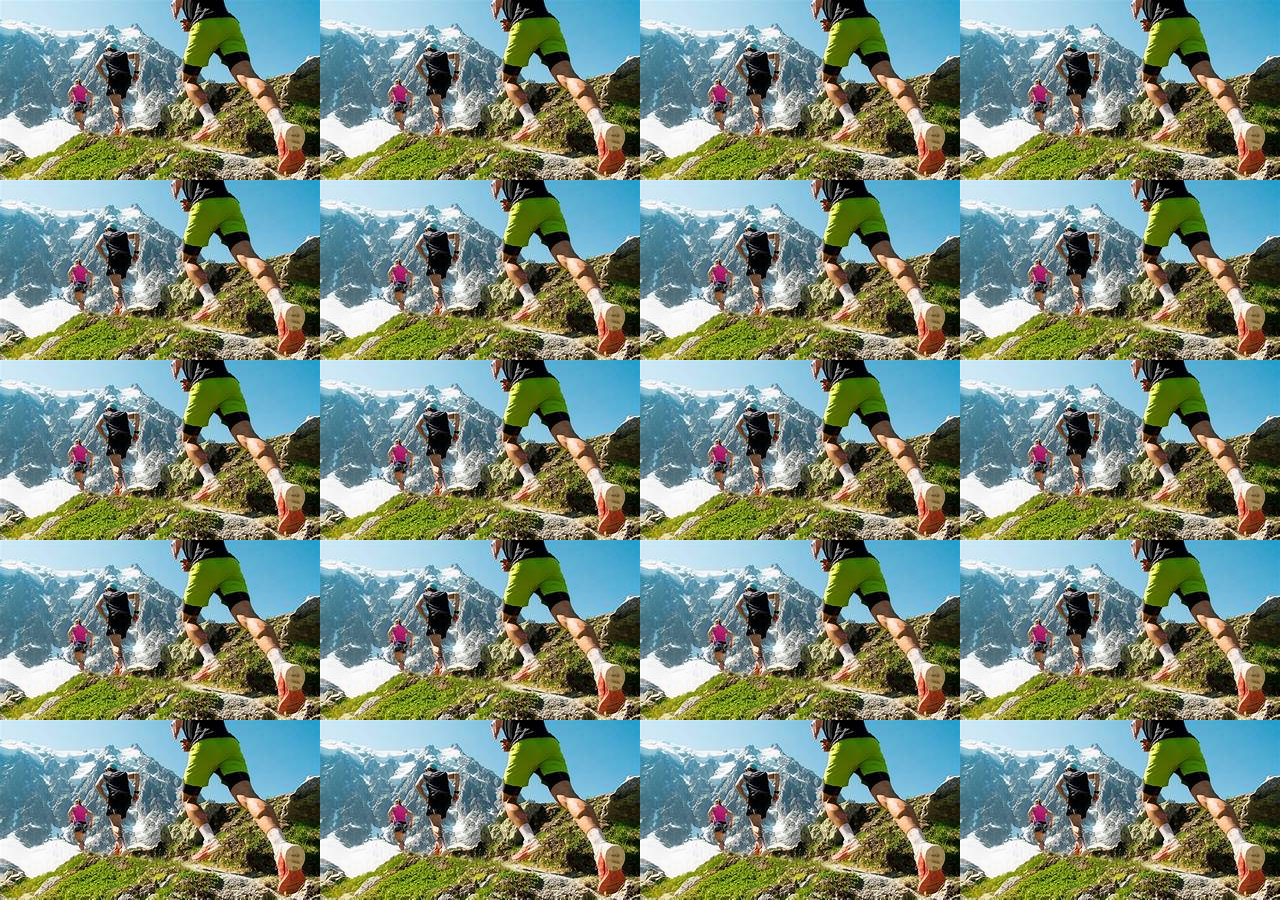
==== index.html @ 4514b8a8 "Segunda Entrega" ====
<!DOCTYPE html>
<html lang="en">
<head>
    <meta charset="UTF-8">
    <meta name="viewport" content="width=device-width, initial-scale=1.0">
    <link rel="stylesheet" href="./css/style.css">
    <title>Clase 1</title>
</head>
<body>
    <script>
        //probando java script
    </script>

    <script src="./inscripcionUsuario.js"></script>
</body>
</html>
---- css/style.css ----
body {
    background-image: url(../img/fondo.jpg);
}
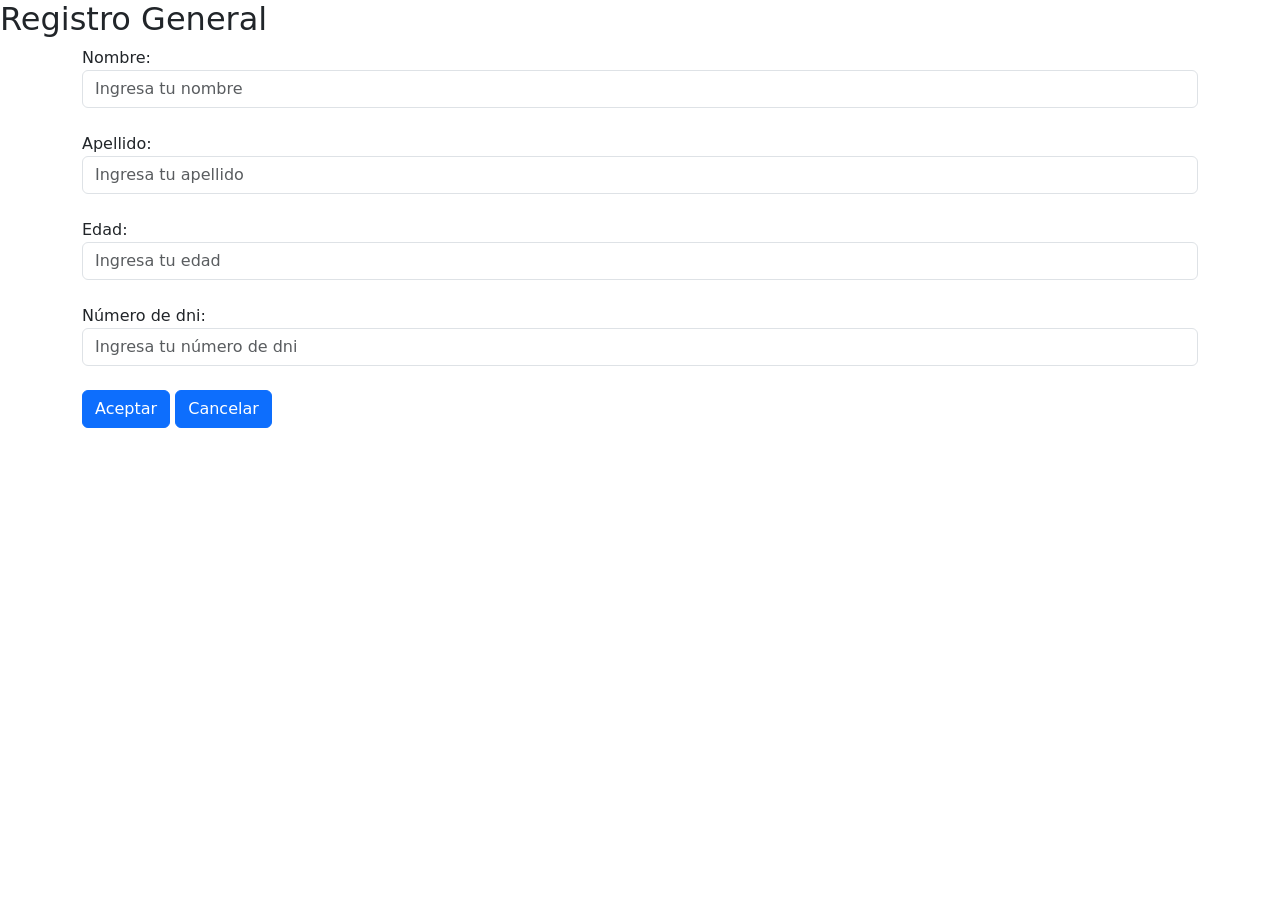
==== commit a00c72eb: "Tercer Preentrega" ====
--- a/index.html
+++ b/index.html
@@ -3,14 +3,77 @@
 <head>
     <meta charset="UTF-8">
     <meta name="viewport" content="width=device-width, initial-scale=1.0">
-    <link rel="stylesheet" href="./css/style.css">
-    <title>Clase 1</title>
+    <link href="https://cdn.jsdelivr.net/npm/bootstrap@5.3.2/dist/css/bootstrap.min.css" rel="stylesheet"
+        integrity="sha384-T3c6CoIi6uLrA9TneNEoa7RxnatzjcDSCmG1MXxSR1GAsXEV/Dwwykc2MPK8M2HN" crossorigin="anonymous">
+    <!-- <link rel="stylesheet" href="./css/style.css"> -->
+    <title>CARRERAS DE TRAIL</title>
 </head>
 <body>
+    <!-- <h1 id="mi-header" class="text-center run">CARRERAS DE TRAIL</h1>
+    <h1 id="mi-header2" class="text-center run">Formulario de Inscrpción</h1> -->
+
+    <section class="registro-formulario">
+
+        <h2>Registro General</h2>
+
+        <div class="contenedor-general">
+    
+            <div class="container">
+                <form class="form-group">
+    
+                    <label for="nombreCompetidor">Nombre:</label>
+                    <input type="text" class="form-control" id="nombreCompetidor" name="nombreCompetidor"
+                        placeholder="Ingresa tu nombre">
+    
+                    <p class="mb-4"></p>
+    
+                    <label for="apellidoCompetidor">Apellido:</label>
+                    <input type="text" class="form-control" id="apellidoCompetidor" name="apellidoCompetidor"
+                        placeholder="Ingresa tu apellido">
+    
+                    <p class="mb-4"></p>
+    
+                    <label for="edadCompetidor">Edad:</label>
+                    <input type="number" class="form-control" id="edadCompetidor" name="edadCompetidor"
+                        placeholder="Ingresa tu edad">
+    
+                    <p class="mb-4"></p>
+    
+                    <label for="dniCompetidor">Número de dni:</label>
+                    <input type="number" class="form-control" id="dniCompetidor" placeholder="Ingresa tu número de dni">
+    
+    
+                    <p class="mb-4"></p>
+                    <button type="button" class="btn btn-primary" onclick="cargarUsuario()">Aceptar</button>
+                    <button type="submit" class="btn btn-primary">Cancelar</button>
+    
+                </form>
+            </div>
+        </div>
+    </section>
+    <div id="infoRun">
+        <!-- <table class="table table-dark">
+            <thead class="thead-dark">
+                <tr id="trId">
+                    <th>Nombre</th>
+                    <th>Apellido</th>
+                    <th>Edad</th>
+                    <th>DNI</th>
+                </tr>
+            </thead>
+            <tbody id="items" class="table-striped"></tbody>
+            <tfoot>
+                <tr>
+                    <th id="total"></th>
+                </tr>
+            </tfoot>
+        </table> -->
+    </div>
     <script>
-        //probando java script
+        // probando java script
     </script>
 
-    <script src="./inscripcionUsuario.js"></script>
+    <script src="./formulario.js"></script>
+    
 </body>
 </html>
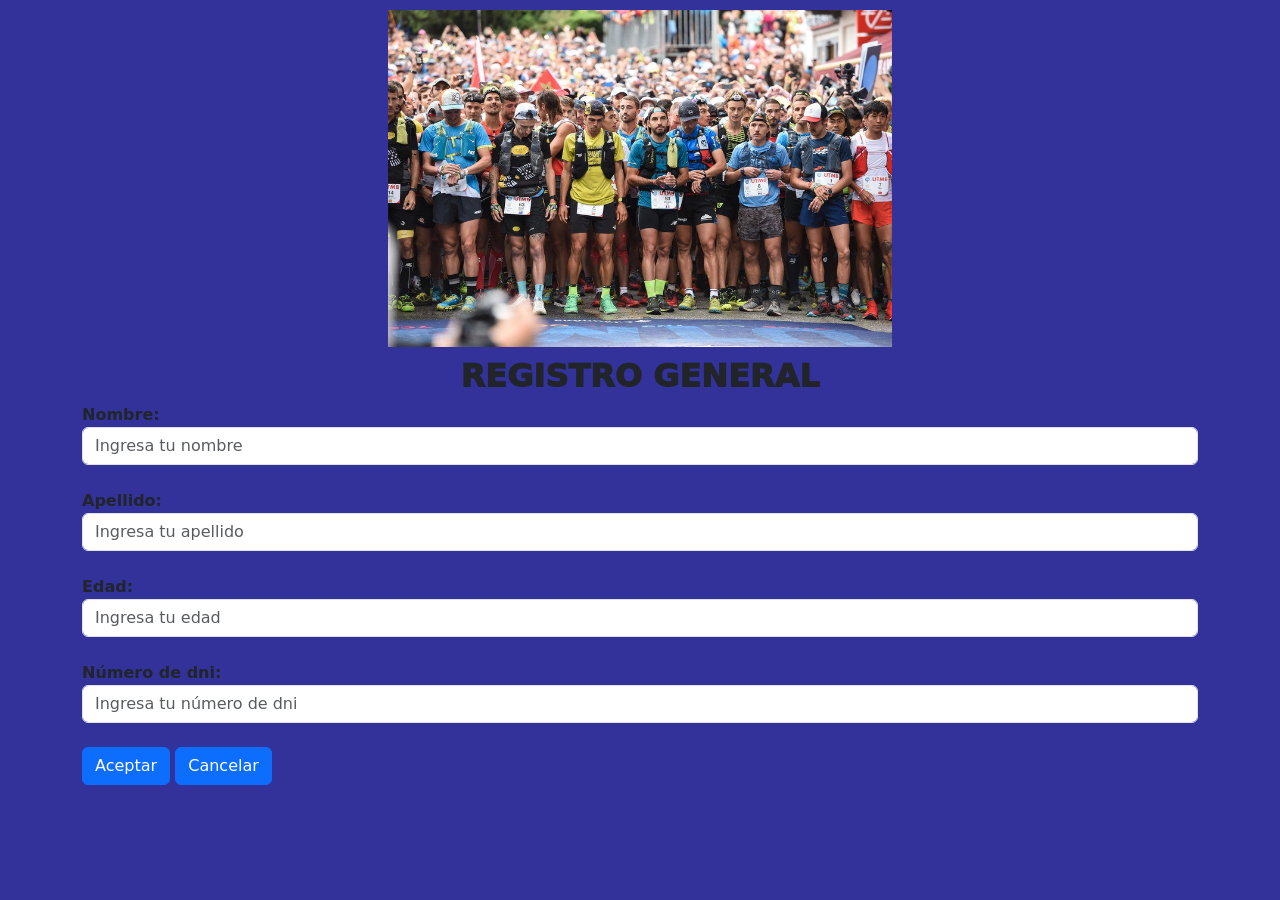
==== commit 3380b78d: "Final Trabajo Parcial" ====
--- a/index.html
+++ b/index.html
@@ -5,16 +5,19 @@
     <meta name="viewport" content="width=device-width, initial-scale=1.0">
     <link href="https://cdn.jsdelivr.net/npm/bootstrap@5.3.2/dist/css/bootstrap.min.css" rel="stylesheet"
         integrity="sha384-T3c6CoIi6uLrA9TneNEoa7RxnatzjcDSCmG1MXxSR1GAsXEV/Dwwykc2MPK8M2HN" crossorigin="anonymous">
-    <!-- <link rel="stylesheet" href="./css/style.css"> -->
+    <link rel="stylesheet" href="./css/style.css">
     <title>CARRERAS DE TRAIL</title>
 </head>
+
 <body>
-    <!-- <h1 id="mi-header" class="text-center run">CARRERAS DE TRAIL</h1>
-    <h1 id="mi-header2" class="text-center run">Formulario de Inscrpción</h1> -->
+
+    <div class="ilustracionprincipal">
+        <img src="./img/fondo.jpg" alt="Imagen de fondo">
+    </div>
 
     <section class="registro-formulario">
 
-        <h2>Registro General</h2>
+        <h2>REGISTRO GENERAL</h2>
 
         <div class="contenedor-general">
     
--- a/css/style.css
+++ b/css/style.css
@@ -1,5 +1,25 @@
 
 
 body {
-    background-image: url(../img/fondo.jpg);
+    background-color: rgb(50, 50, 154);
+    
+}
+
+div.ilustracionprincipal {
+    text-align: center;
+    padding: 10px;
+}
+
+img {
+    width: 40%;
+    height:40%;
+}
+
+section h2 {
+    text-align: center;
+    font-weight: 1000;
+}
+
+section label {
+    font-weight: 800;
 }
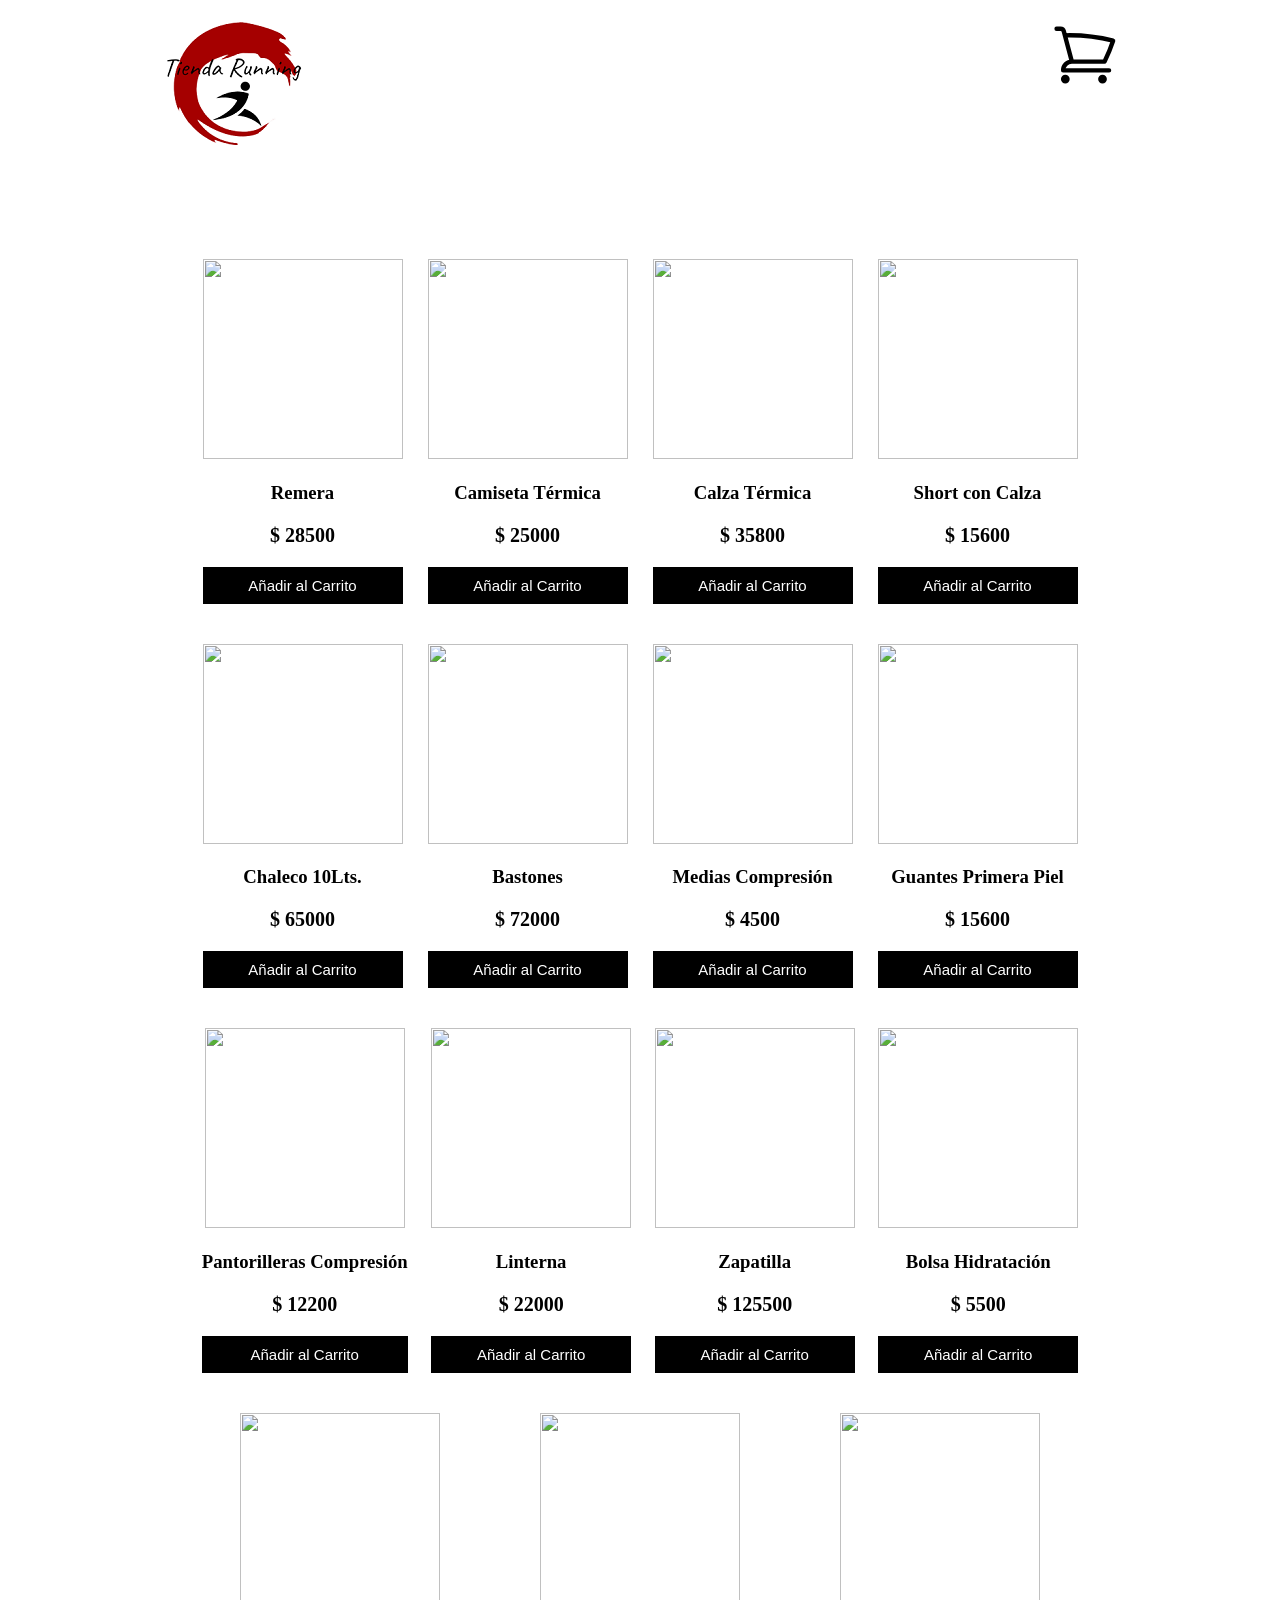
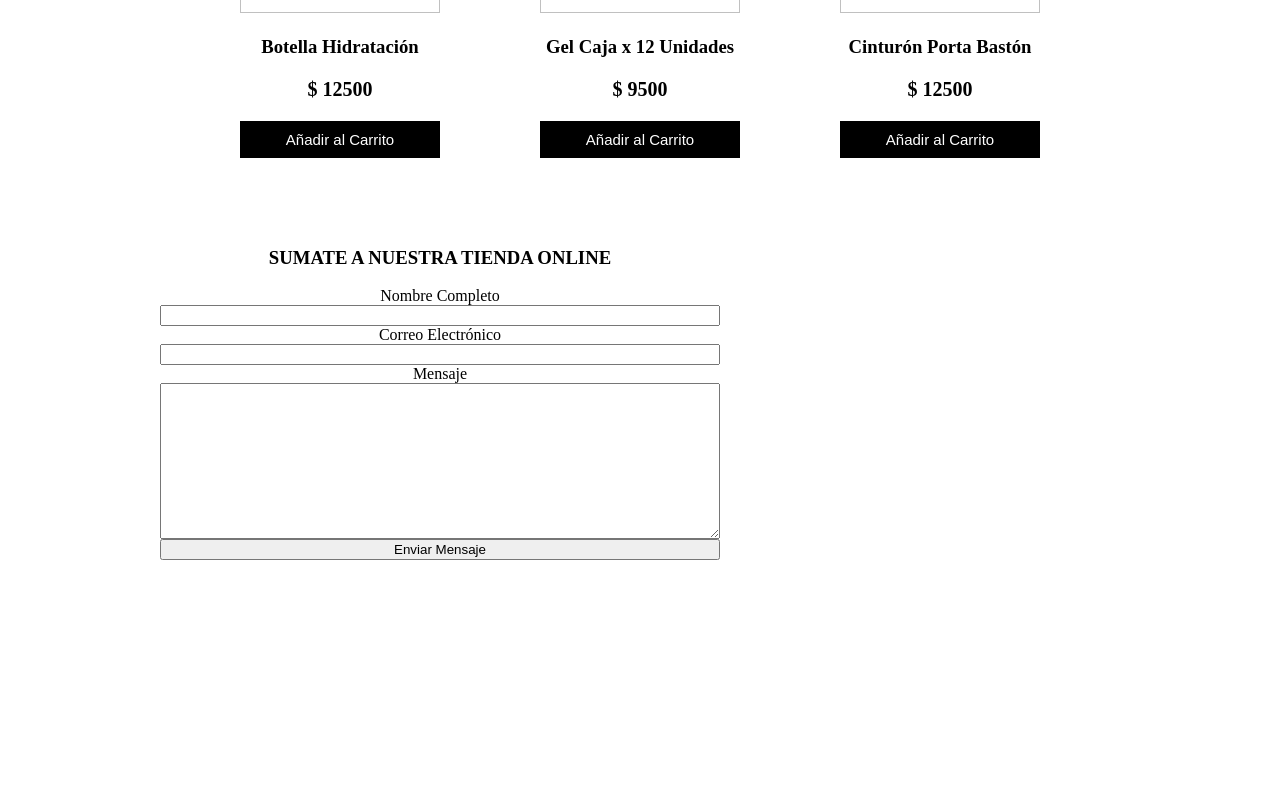
==== commit 8554bc18: "modificacion final" ====
--- a/index.html
+++ b/index.html
@@ -3,80 +3,58 @@
 <head>
     <meta charset="UTF-8">
     <meta name="viewport" content="width=device-width, initial-scale=1.0">
-    <link href="https://cdn.jsdelivr.net/npm/bootstrap@5.3.2/dist/css/bootstrap.min.css" rel="stylesheet"
-        integrity="sha384-T3c6CoIi6uLrA9TneNEoa7RxnatzjcDSCmG1MXxSR1GAsXEV/Dwwykc2MPK8M2HN" crossorigin="anonymous">
     <link rel="stylesheet" href="./css/style.css">
-    <title>CARRERAS DE TRAIL</title>
+    <!-- <script src="https://sdk.mercadopago.com/js/v2"></script> -->
+
+    <title>Tienda Running</title>
 </head>
-
 <body>
 
-    <div class="ilustracionprincipal">
-        <img src="./img/fondo.jpg" alt="Imagen de fondo">
+    <header>
+        <!-- LOGO PRINCIPAL -->
+        <img src="./img/logoprincipal.png" alt="Logo">
+        <!-- LOGO CARRITO -->
+        <div class="cart-btn" id="cart-btn">
+            <span class="cart-counter" id="cart-counter">0</span>
+            <svg xmlns="http://www.w3.org/2000/svg" fill="none" viewBox="0 0 24 24"
+                stroke-width="1.5" stroke="currentColor" class="icono-carrito">
+                <path stroke-linecap="round" stroke-linejoin="round"
+                    d="M2.25 3h1.386c.51 0 .955.343 1.087.835l.383 1.437M7.5 14.25a3 3 0 0 0-3 3h15.75m-12.75-3h11.218c1.121-2.3 2.1-4.684 2.924-7.138a60.114 60.114 0 0 0-16.536-1.84M7.5 14.25 5.106 5.272M6 20.25a.75.75 0 1 1-1.5 0 .75.75 0 0 1 1.5 0Zm12.75 0a.75.75 0 1 1-1.5 0 .75.75 0 0 1 1.5 0Z" />
+            </svg>
+        </div>
+    </header>
+
+    <div class="modal-overlay" id="modal-overlay"></div>
+    <div class="modal-container" id="modal-container"></div>
+    
+    <main>
+    <!-- CONTENIDO DE CARRITO -->
+    <div class="card-products-container">
+        <div class="card-products" id="shopContent"></div>
     </div>
+    </main>
+    <footer>
+        <section class="contacto">
+            <div class="general">
+                <div class="contenido">
+                    <form id='form' action="" class="form">
+                        <h3 class="tag"><span>SUMATE A NUESTRA TIENDA ONLINE</span></h3>
+                        <label form="name">Nombre Completo</label>
+                        <input name="name" required type="text" id="name" placeholder="">
+                        <label form="email">Correo Electrónico</label>
+                        <input name="email" type="text" id="email" required placeholder="">
+                        <label form="mensaje">Mensaje</label>
+                        <textarea id="" name="mensaje" cols="30" rows="10"></textarea>
+                        <button type="submit" class="boton primario">Enviar Mensaje</button>
+                    </form>
+                    <a href="mailto: leandrobarrionuevo49@gmail.com" id="información"></a>
+                </div>
+            </div>
+        </section>
+    </footer>
+    <script src="./productos.js"></script>
+    <script src="./carrito.js"></script>
+    <script src="./carritointerior.js"></script>
 
-    <section class="registro-formulario">
-
-        <h2>REGISTRO GENERAL</h2>
-
-        <div class="contenedor-general">
-    
-            <div class="container">
-                <form class="form-group">
-    
-                    <label for="nombreCompetidor">Nombre:</label>
-                    <input type="text" class="form-control" id="nombreCompetidor" name="nombreCompetidor"
-                        placeholder="Ingresa tu nombre">
-    
-                    <p class="mb-4"></p>
-    
-                    <label for="apellidoCompetidor">Apellido:</label>
-                    <input type="text" class="form-control" id="apellidoCompetidor" name="apellidoCompetidor"
-                        placeholder="Ingresa tu apellido">
-    
-                    <p class="mb-4"></p>
-    
-                    <label for="edadCompetidor">Edad:</label>
-                    <input type="number" class="form-control" id="edadCompetidor" name="edadCompetidor"
-                        placeholder="Ingresa tu edad">
-    
-                    <p class="mb-4"></p>
-    
-                    <label for="dniCompetidor">Número de dni:</label>
-                    <input type="number" class="form-control" id="dniCompetidor" placeholder="Ingresa tu número de dni">
-    
-    
-                    <p class="mb-4"></p>
-                    <button type="button" class="btn btn-primary" onclick="cargarUsuario()">Aceptar</button>
-                    <button type="submit" class="btn btn-primary">Cancelar</button>
-    
-                </form>
-            </div>
-        </div>
-    </section>
-    <div id="infoRun">
-        <!-- <table class="table table-dark">
-            <thead class="thead-dark">
-                <tr id="trId">
-                    <th>Nombre</th>
-                    <th>Apellido</th>
-                    <th>Edad</th>
-                    <th>DNI</th>
-                </tr>
-            </thead>
-            <tbody id="items" class="table-striped"></tbody>
-            <tfoot>
-                <tr>
-                    <th id="total"></th>
-                </tr>
-            </tfoot>
-        </table> -->
-    </div>
-    <script>
-        // probando java script
-    </script>
-
-    <script src="./formulario.js"></script>
-    
 </body>
 </html>
--- a/css/style.css
+++ b/css/style.css
@@ -1,25 +1,266 @@
-
+GENERAL
+*::after
+*::before
+*{
+    margin: 0;
+    padding: 0;
+    box-sizing: border-box;
+}
+
+
+/*-----BODY-----*/
 
 body {
-    background-color: rgb(50, 50, 154);
+    margin: 0 auto;
+    max-width: 1000px;
+    color: black;
+}
+
+/*-----HEADER-----*/
+
+header {
+    display: flex;
+    justify-content: space-between;
+    padding: 20px;
+}
+
+.icono-carrito {
+    width: 70px;
+    height: 70px;
+    stroke: rgb(0, 0, 0);
+}
+
+.icono-carrito:hover {
+    cursor: pointer;
+}
+
+/*-----MAIN-----*/
+
+.card-products-container{
+    margin: 50px;
+}
+
+.card-products{
+    text-align: center;
+    display: flex;
+    flex-direction: row;
+    justify-content: space-around;
+    flex-wrap: wrap;
+}
+
+.card-products img{
+    margin-top: 40px;
+    width: 200px;
+    height: 200px;
+}
+
+.card-products button{
+    border: none;
+    outline: 0;
+    padding: 10px;
+    color: rgb(255, 255, 255);
+    background-color: black;
+    text-align: center;
+    cursor: pointer;
+    width: 100%;
+    font-size: 15px;
+}
+
+.card-products button:hover{
+    opacity: 0.7;
+}
+
+.cart-btn:hover {
+    cursor: pointer;
+    opacity: 0.9;
+}
+
+
+.cart-counter {
+    display: none;
+    /* position: fixed; */
+    top: 50vh;
+    right: 40px;
+    color: rgb(255, 255, 255);
+    text-align: center;
+    background-color: rgb(0, 0, 0);
+    padding: 10px;
+    border-radius: 50%;
+    height: 10px;
+    width: 10px;
+    font-size: 10px;
+}
+
+/*-----INTERIOR CARRITO-----*/
+
+
+/* MODAL HEADER */
+.modal-overlay {
+    display: none;
+    background-color: blue;
+    position: fixed;
+    top: 0;
+    left: 0;
+    bottom: 0;
+    z-index: 1;
+}
+
+.modal-container {
+    display: none;
+    background-color: aliceblue;
+    box-shadow: 0px 3px 6px rgb(21, 22, 22);
+    padding: 40px;
+    position: absolute;
+    top: 50%;
+    left: 50%;
+    transform: translate(-50%, -50%);
+    max-width: 500px;
+    width: 100%;
+    z-index: 1;
+    max-height: 80vh;
+    overflow-y: auto;
+}
+
+.modal-container::-webkit-scrollbar {
+    display: none;
+}
+
+.modal-close {
+    float: right;
+    cursor: pointer;
+}
+
+.modal-title {
+    font-size: 24px;
+    font-weight: bold;
+    margin-bottom: 20px;
+    text-align: center;
+}
+
+
+/* MODAL BODY */
+.modal-body {
+    margin-bottom: 20px;
+    text-align: center;
+}
+
+.product {
+    display: flex;
+    align-items: center;
+    justify-content: space-around;
+    margin-bottom: 20px;
+}
+
+.product-img {
+    height: 80px;
+    margin-right: 20px;
+    width: 80px;
+}
+
+.product-info {
+    flex: 1;
+    text-align: left;
+}
+
+.product-info h4 {
+    margin-top: 35px;
+}
+
+.quantity {
+    display: flex;
+    align-items: center;
+    justify-content: center;
+    margin-top: 15px;
+    margin-right: 4em;
+}
+
+.quantity-btn-decrese,
+.quantity-btn-increse {
+    color: rgb(0, 0, 0);
+    cursor: pointer;
+    font-size: 16px;
+    width: 28px;
+    font-weight: bold;
+}
+
+.quantity-input {
+    color: rgb(0, 0, 0);
+    font-size: 16px;
+    padding: 10 10px;
+    text-align: center;
+    width: 50px;
+    font-weight: bold;
+}
+
+@media only screen and (max-width: 500px) {
+    .product-img {
+        display: none;
+    }
+    .modal-body {
+        margin-left: 5px;
+        margin-right: 5px;
+    }
+}
+
+.price {
+    font-size: 20px;
+    font-weight: bold;
+    margin-top: 20px;
+}
+
+.delete-product {
+    margin-top: 20px;
+    margin-left: 2em;
+    cursor: pointer;
+}
+
+
+/* MODAL FOOTER */
+.modal-footer {
+    text-align: center;
+}
+
+.total-price {
+    font-size: 20px;
+    font-weight: bold;
+    margin-top: 20px;
+    margin-bottom: 10px;
+}
+
+.bton-primary {
+    background-color: brown;
+    border-color: blue;
+    color: black;
+    font-size: 14px;
+    font-weight: bold;
+    padding: 10px 16px;
+    text-transform: uppercase;
+    transition: background-color 0.3s ease;
+    cursor: pointer;
+}
+
+.btn-primary:hover {
+    background-color: brown;
+    border-color: blue;
+}
+
+#button-checkout {
+    z-index: 10;
+}
+
+footer form {
+    display: flex;
+    flex-direction: column;
+    text-align: center;
+    padding: 20px;
     
 }
 
-div.ilustracionprincipal {
-    text-align: center;
-    padding: 10px;
-}
-
-img {
-    width: 40%;
-    height:40%;
-}
-
-section h2 {
-    text-align: center;
-    font-weight: 1000;
-}
-
-section label {
-    font-weight: 800;
+.contenido {
+    width: 600px;
+    height: 600px;
+}
+
+section {
+    text-align: center;
 }
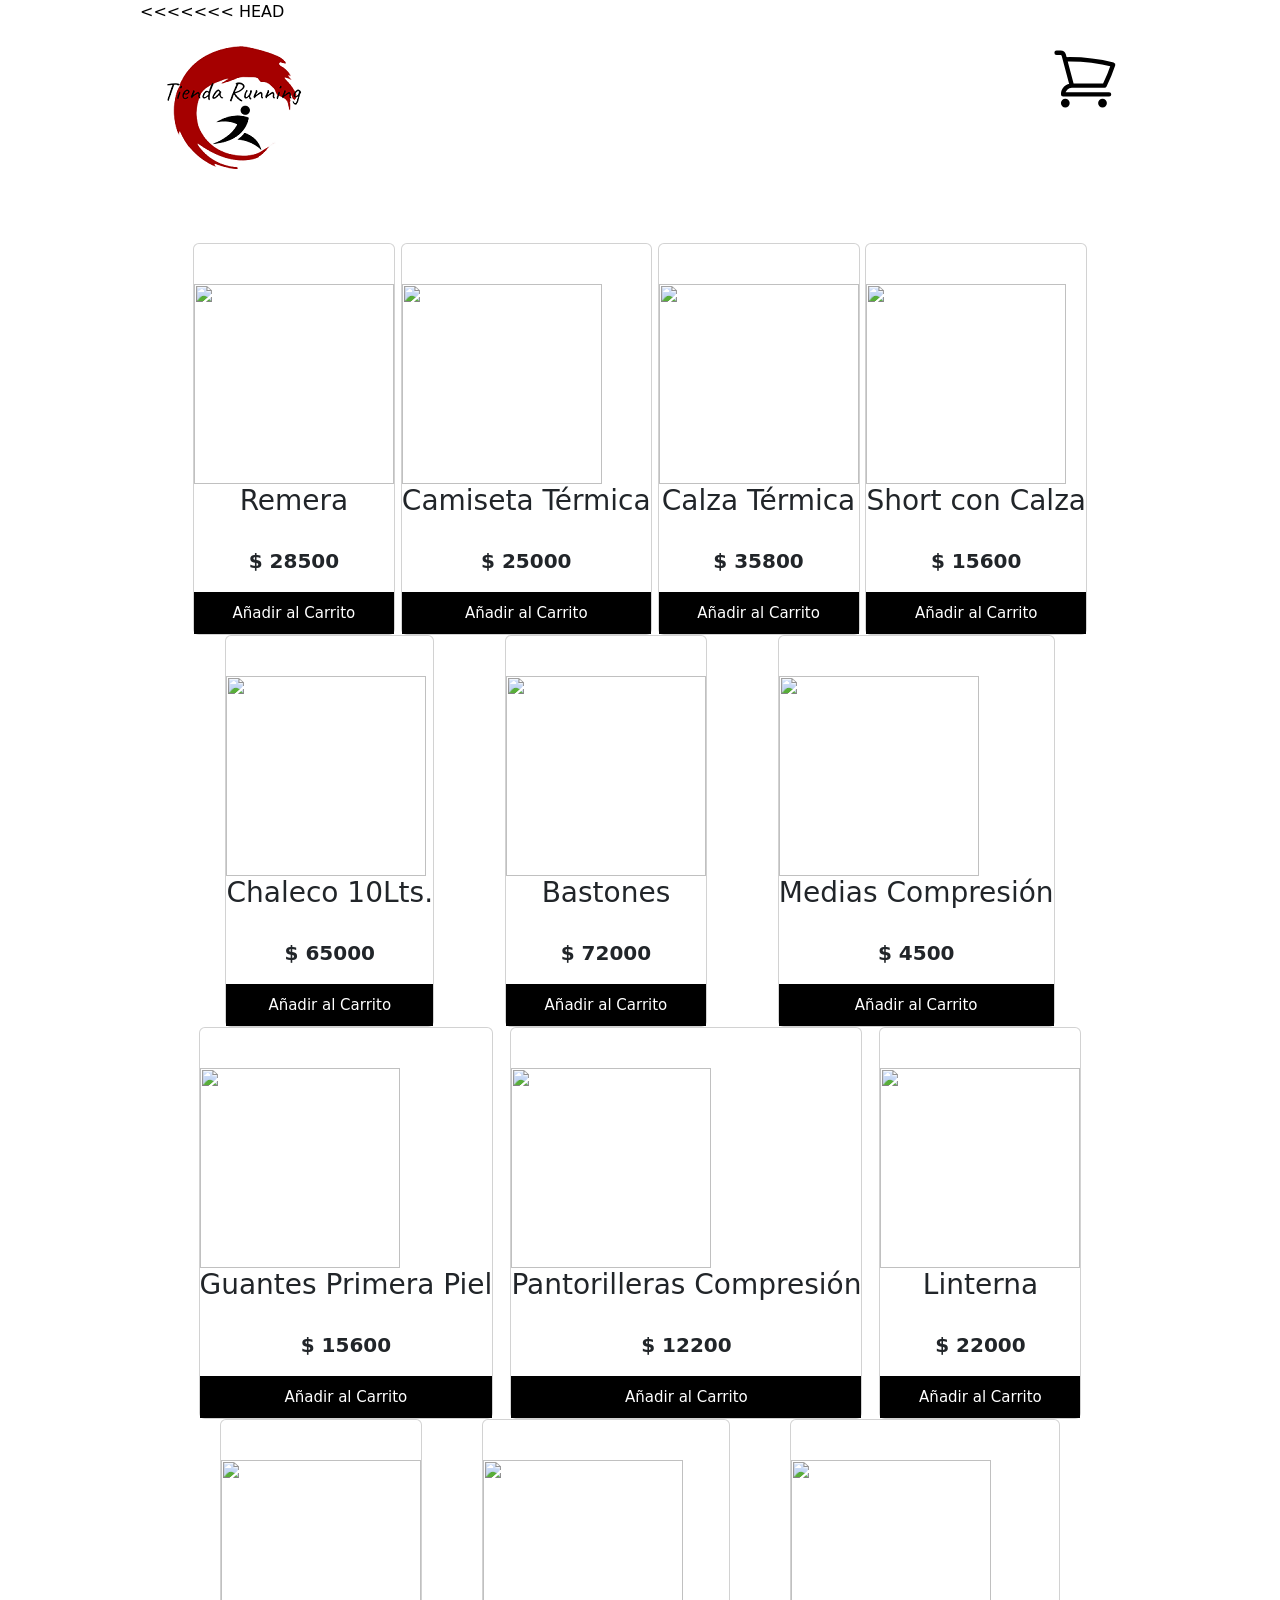
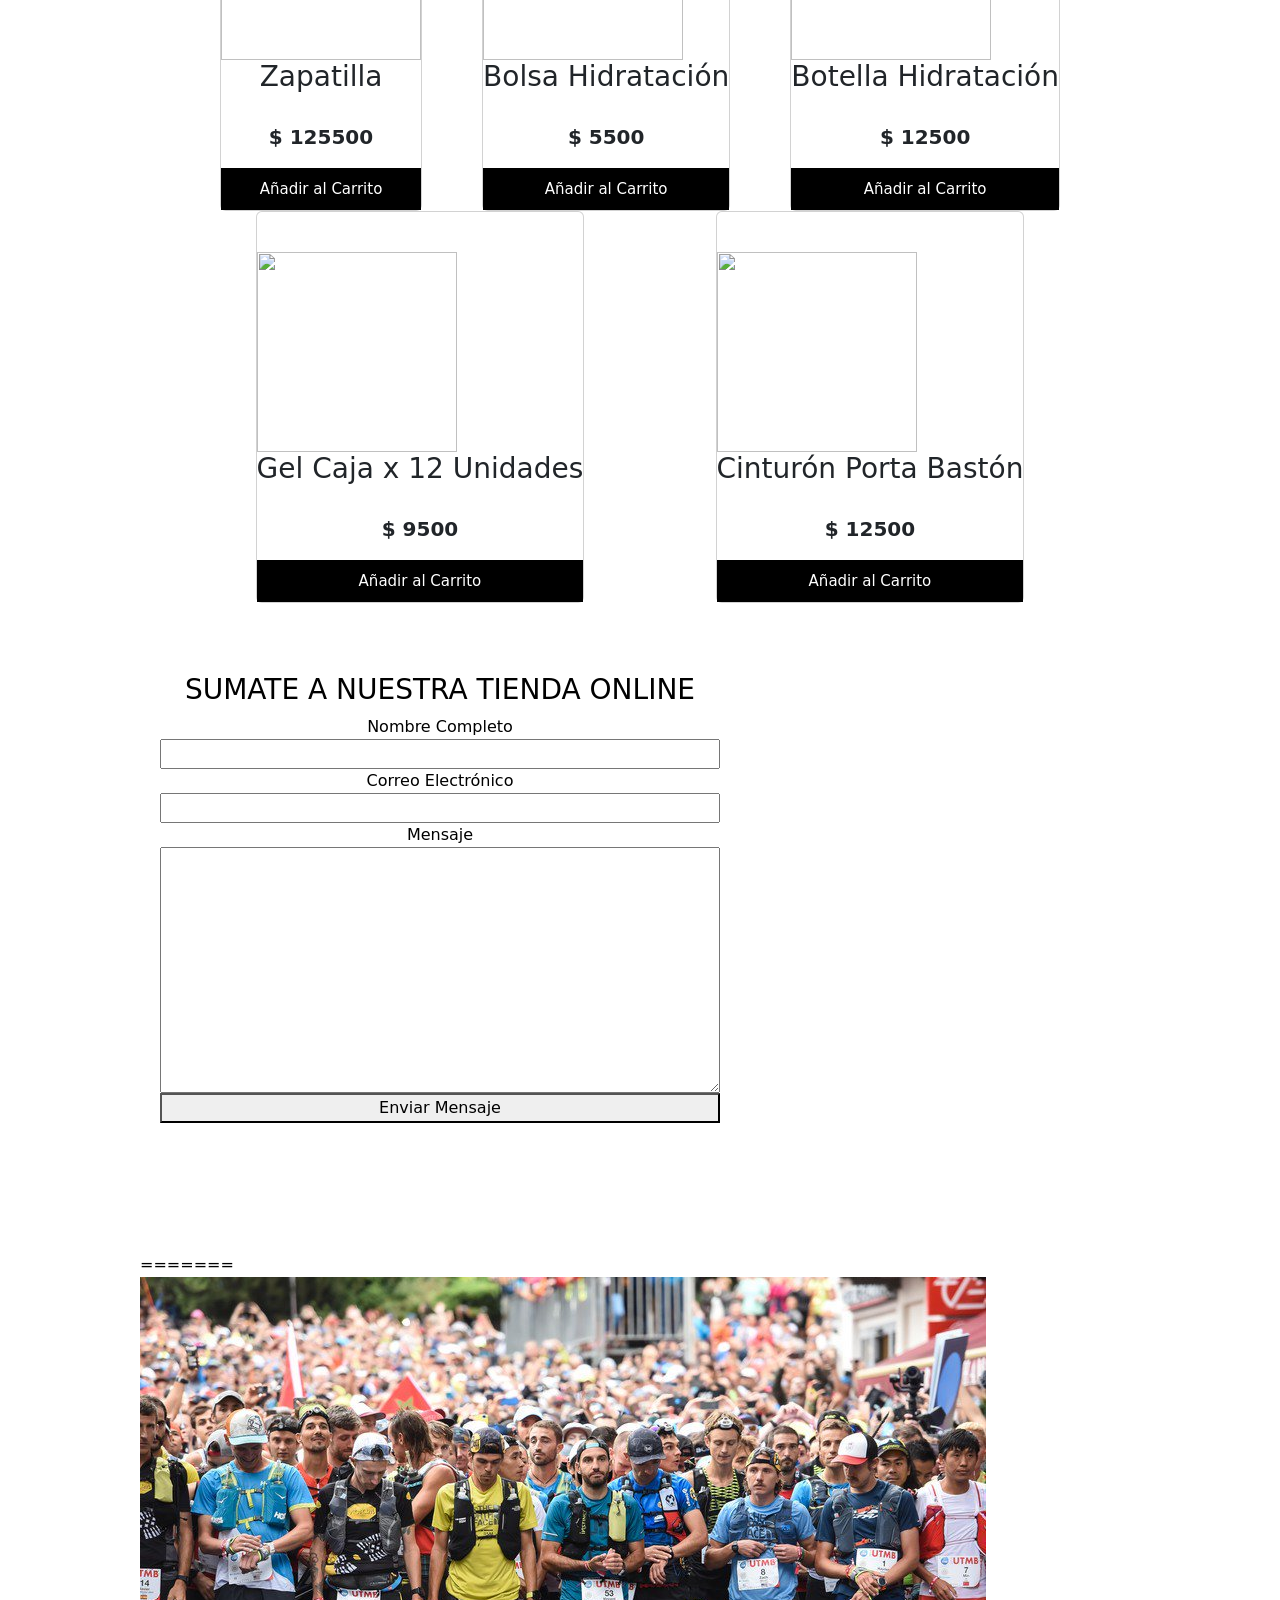
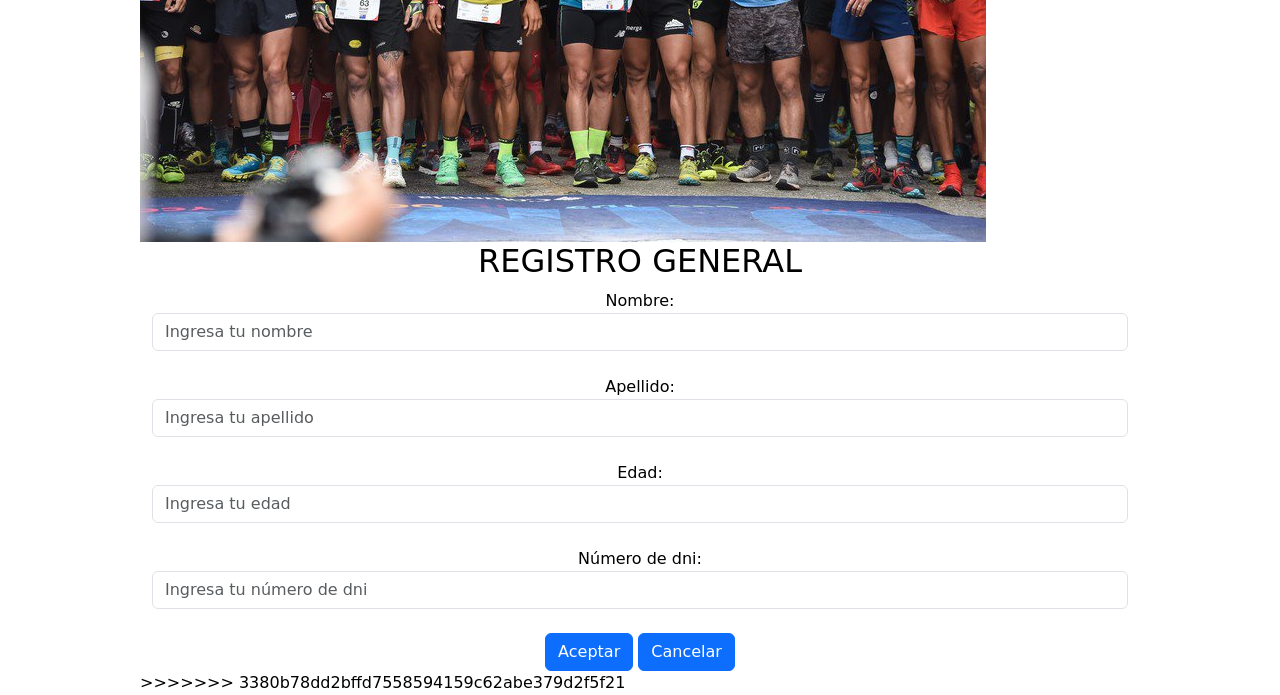
==== commit c50c7d11: "Cambio Final" ====
--- a/index.html
+++ b/index.html
@@ -3,6 +3,7 @@
 <head>
     <meta charset="UTF-8">
     <meta name="viewport" content="width=device-width, initial-scale=1.0">
+<<<<<<< HEAD
     <link rel="stylesheet" href="./css/style.css">
     <!-- <script src="https://sdk.mercadopago.com/js/v2"></script> -->
 
@@ -56,5 +57,82 @@
     <script src="./carrito.js"></script>
     <script src="./carritointerior.js"></script>
 
+=======
+    <link href="https://cdn.jsdelivr.net/npm/bootstrap@5.3.2/dist/css/bootstrap.min.css" rel="stylesheet"
+        integrity="sha384-T3c6CoIi6uLrA9TneNEoa7RxnatzjcDSCmG1MXxSR1GAsXEV/Dwwykc2MPK8M2HN" crossorigin="anonymous">
+    <link rel="stylesheet" href="./css/style.css">
+    <title>CARRERAS DE TRAIL</title>
+</head>
+
+<body>
+
+    <div class="ilustracionprincipal">
+        <img src="./img/fondo.jpg" alt="Imagen de fondo">
+    </div>
+
+    <section class="registro-formulario">
+
+        <h2>REGISTRO GENERAL</h2>
+
+        <div class="contenedor-general">
+    
+            <div class="container">
+                <form class="form-group">
+    
+                    <label for="nombreCompetidor">Nombre:</label>
+                    <input type="text" class="form-control" id="nombreCompetidor" name="nombreCompetidor"
+                        placeholder="Ingresa tu nombre">
+    
+                    <p class="mb-4"></p>
+    
+                    <label for="apellidoCompetidor">Apellido:</label>
+                    <input type="text" class="form-control" id="apellidoCompetidor" name="apellidoCompetidor"
+                        placeholder="Ingresa tu apellido">
+    
+                    <p class="mb-4"></p>
+    
+                    <label for="edadCompetidor">Edad:</label>
+                    <input type="number" class="form-control" id="edadCompetidor" name="edadCompetidor"
+                        placeholder="Ingresa tu edad">
+    
+                    <p class="mb-4"></p>
+    
+                    <label for="dniCompetidor">Número de dni:</label>
+                    <input type="number" class="form-control" id="dniCompetidor" placeholder="Ingresa tu número de dni">
+    
+    
+                    <p class="mb-4"></p>
+                    <button type="button" class="btn btn-primary" onclick="cargarUsuario()">Aceptar</button>
+                    <button type="submit" class="btn btn-primary">Cancelar</button>
+    
+                </form>
+            </div>
+        </div>
+    </section>
+    <div id="infoRun">
+        <!-- <table class="table table-dark">
+            <thead class="thead-dark">
+                <tr id="trId">
+                    <th>Nombre</th>
+                    <th>Apellido</th>
+                    <th>Edad</th>
+                    <th>DNI</th>
+                </tr>
+            </thead>
+            <tbody id="items" class="table-striped"></tbody>
+            <tfoot>
+                <tr>
+                    <th id="total"></th>
+                </tr>
+            </tfoot>
+        </table> -->
+    </div>
+    <script>
+        // probando java script
+    </script>
+
+    <script src="./formulario.js"></script>
+    
+>>>>>>> 3380b78dd2bffd7558594159c62abe379d2f5f21
 </body>
 </html>
--- a/css/style.css
+++ b/css/style.css
@@ -1,3 +1,4 @@
+<<<<<<< HEAD
 GENERAL
 *::after
 *::before
@@ -263,4 +264,30 @@
 
 section {
     text-align: center;
+=======
+
+
+body {
+    background-color: rgb(50, 50, 154);
+    
+}
+
+div.ilustracionprincipal {
+    text-align: center;
+    padding: 10px;
+}
+
+img {
+    width: 40%;
+    height:40%;
+}
+
+section h2 {
+    text-align: center;
+    font-weight: 1000;
+}
+
+section label {
+    font-weight: 800;
+>>>>>>> 3380b78dd2bffd7558594159c62abe379d2f5f21
 }
--- a/css/style.css
+++ b/css/style.css
@@ -1,3 +1,4 @@
+<<<<<<< HEAD
 GENERAL
 *::after
 *::before
@@ -263,4 +264,30 @@
 
 section {
     text-align: center;
+=======
+
+
+body {
+    background-color: rgb(50, 50, 154);
+    
+}
+
+div.ilustracionprincipal {
+    text-align: center;
+    padding: 10px;
+}
+
+img {
+    width: 40%;
+    height:40%;
+}
+
+section h2 {
+    text-align: center;
+    font-weight: 1000;
+}
+
+section label {
+    font-weight: 800;
+>>>>>>> 3380b78dd2bffd7558594159c62abe379d2f5f21
 }
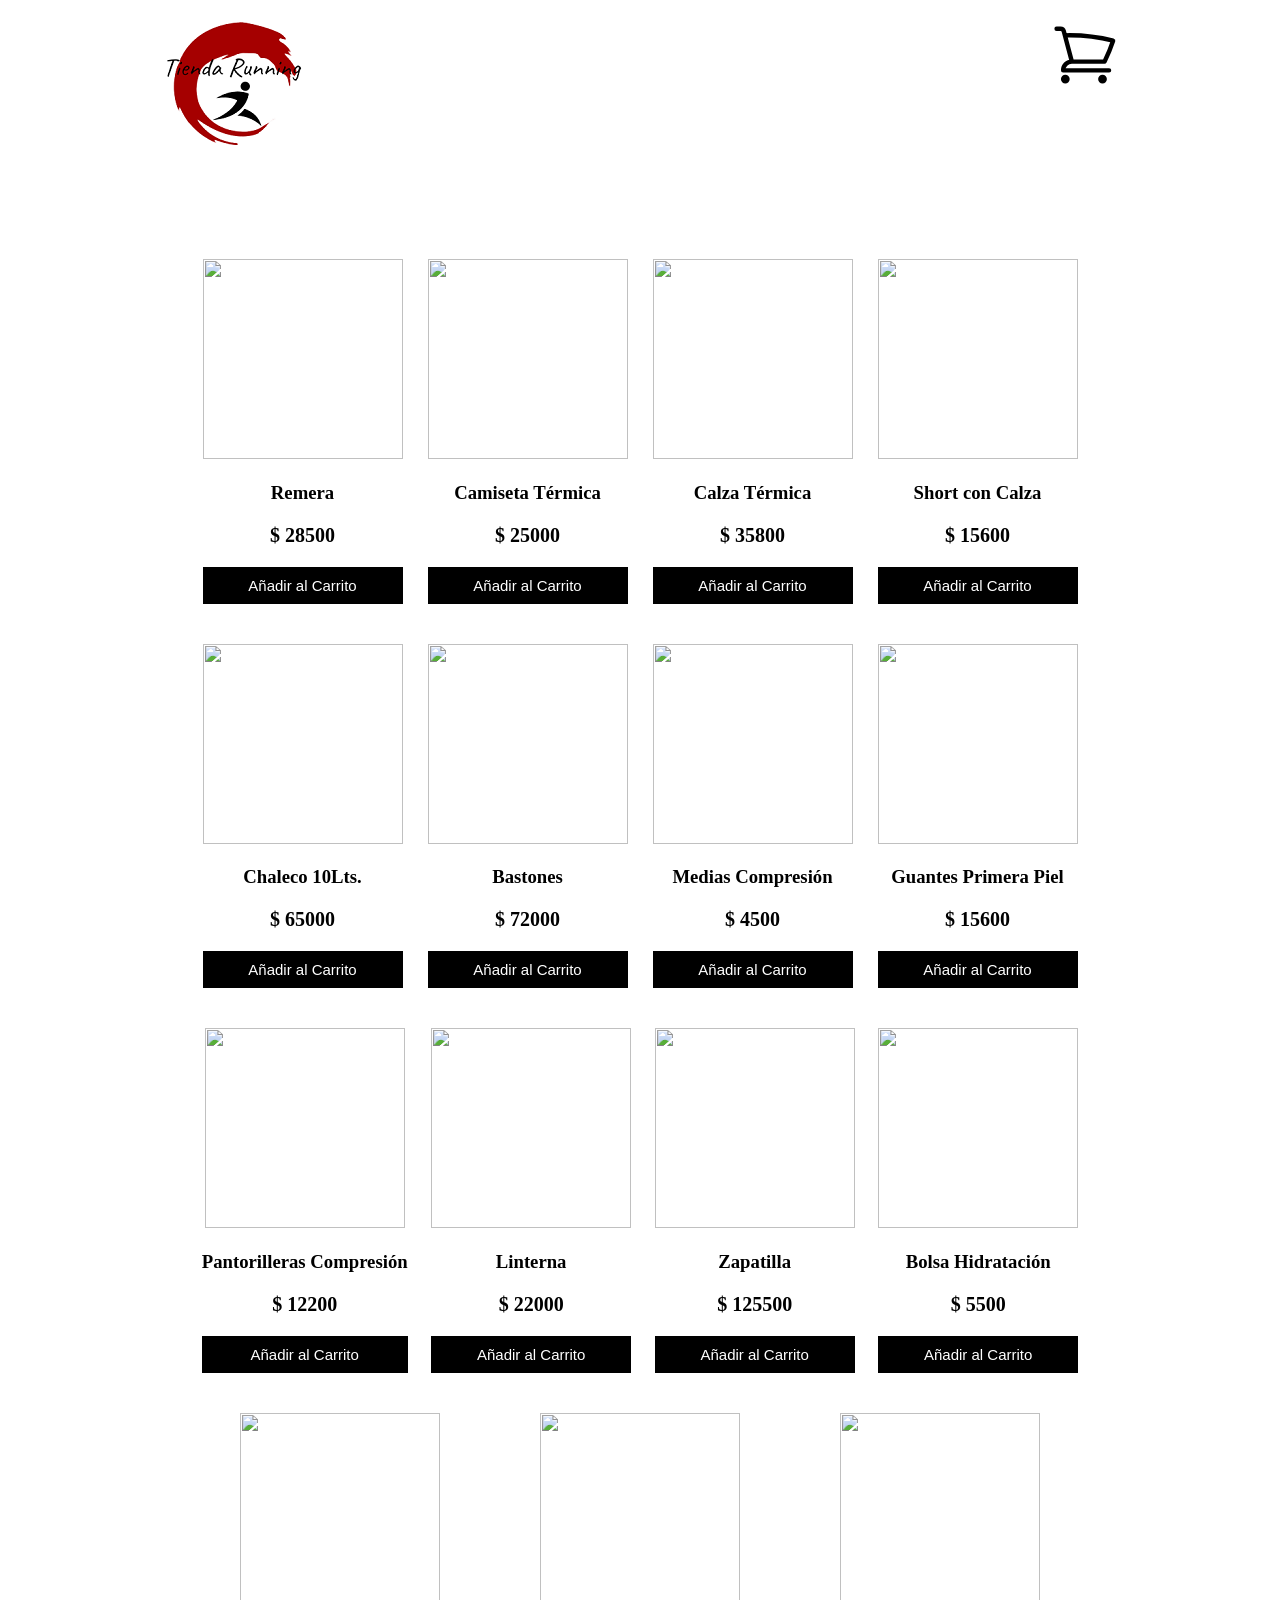
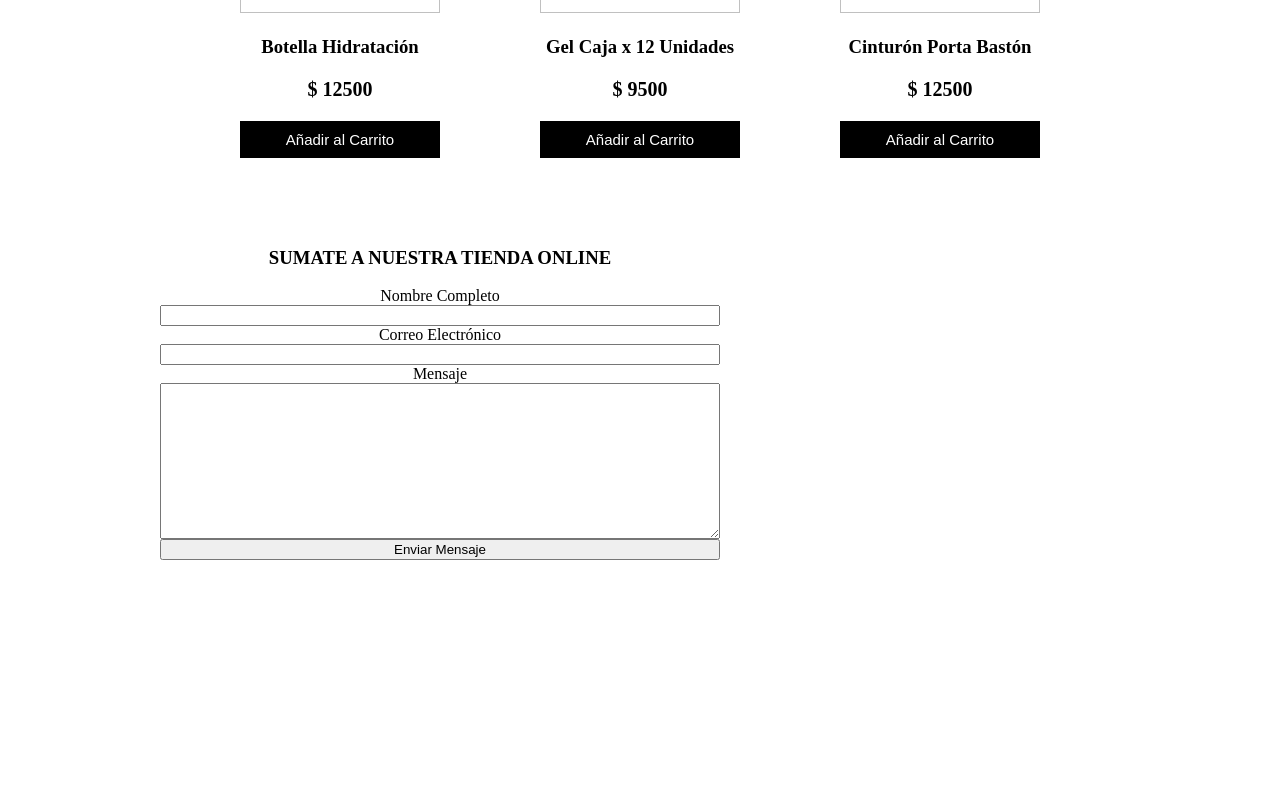
==== commit f04f70a4: "modificaciones" ====
--- a/index.html
+++ b/index.html
@@ -3,7 +3,6 @@
 <head>
     <meta charset="UTF-8">
     <meta name="viewport" content="width=device-width, initial-scale=1.0">
-<<<<<<< HEAD
     <link rel="stylesheet" href="./css/style.css">
     <!-- <script src="https://sdk.mercadopago.com/js/v2"></script> -->
 
@@ -56,83 +55,5 @@
     <script src="./productos.js"></script>
     <script src="./carrito.js"></script>
     <script src="./carritointerior.js"></script>
-
-=======
-    <link href="https://cdn.jsdelivr.net/npm/bootstrap@5.3.2/dist/css/bootstrap.min.css" rel="stylesheet"
-        integrity="sha384-T3c6CoIi6uLrA9TneNEoa7RxnatzjcDSCmG1MXxSR1GAsXEV/Dwwykc2MPK8M2HN" crossorigin="anonymous">
-    <link rel="stylesheet" href="./css/style.css">
-    <title>CARRERAS DE TRAIL</title>
-</head>
-
-<body>
-
-    <div class="ilustracionprincipal">
-        <img src="./img/fondo.jpg" alt="Imagen de fondo">
-    </div>
-
-    <section class="registro-formulario">
-
-        <h2>REGISTRO GENERAL</h2>
-
-        <div class="contenedor-general">
-    
-            <div class="container">
-                <form class="form-group">
-    
-                    <label for="nombreCompetidor">Nombre:</label>
-                    <input type="text" class="form-control" id="nombreCompetidor" name="nombreCompetidor"
-                        placeholder="Ingresa tu nombre">
-    
-                    <p class="mb-4"></p>
-    
-                    <label for="apellidoCompetidor">Apellido:</label>
-                    <input type="text" class="form-control" id="apellidoCompetidor" name="apellidoCompetidor"
-                        placeholder="Ingresa tu apellido">
-    
-                    <p class="mb-4"></p>
-    
-                    <label for="edadCompetidor">Edad:</label>
-                    <input type="number" class="form-control" id="edadCompetidor" name="edadCompetidor"
-                        placeholder="Ingresa tu edad">
-    
-                    <p class="mb-4"></p>
-    
-                    <label for="dniCompetidor">Número de dni:</label>
-                    <input type="number" class="form-control" id="dniCompetidor" placeholder="Ingresa tu número de dni">
-    
-    
-                    <p class="mb-4"></p>
-                    <button type="button" class="btn btn-primary" onclick="cargarUsuario()">Aceptar</button>
-                    <button type="submit" class="btn btn-primary">Cancelar</button>
-    
-                </form>
-            </div>
-        </div>
-    </section>
-    <div id="infoRun">
-        <!-- <table class="table table-dark">
-            <thead class="thead-dark">
-                <tr id="trId">
-                    <th>Nombre</th>
-                    <th>Apellido</th>
-                    <th>Edad</th>
-                    <th>DNI</th>
-                </tr>
-            </thead>
-            <tbody id="items" class="table-striped"></tbody>
-            <tfoot>
-                <tr>
-                    <th id="total"></th>
-                </tr>
-            </tfoot>
-        </table> -->
-    </div>
-    <script>
-        // probando java script
-    </script>
-
-    <script src="./formulario.js"></script>
-    
->>>>>>> 3380b78dd2bffd7558594159c62abe379d2f5f21
 </body>
 </html>
